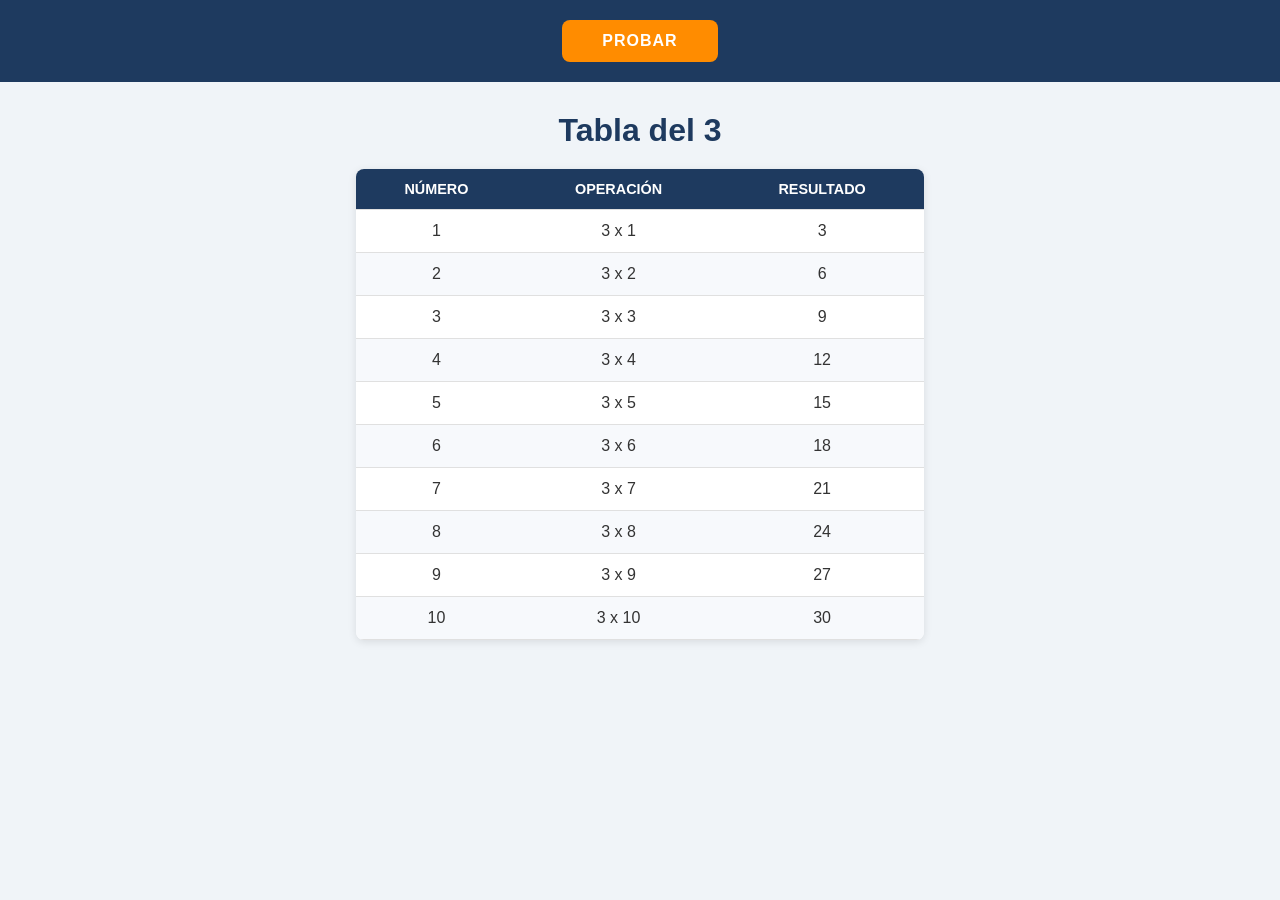
==== tablas/multiplicar.html @ fecde6e0 "Archivos base creados con IA" ====
<!DOCTYPE html>
<html lang="es">
<head>
    <meta charset="UTF-8">
    <meta name="viewport" content="width=device-width, initial-scale=1.0">
    <title>Tabla del 3</title>
    <link rel="stylesheet" href="multiplicar.css">
</head>
<body>
    <header class="encabezado">
        <button type="button" class="boton">PROBAR</button>
    </header>

    <main class="contenedor">
        <h1 class="titulo">Tabla del 3</h1>
        <table class="tabla">
            <thead>
                <tr>
                    <th>Número</th>
                    <th>Operación</th>
                    <th>Resultado</th>
                </tr>
            </thead>
            <tbody>
                <tr><td>1</td><td>3 x 1</td><td>3</td></tr>
                <tr><td>2</td><td>3 x 2</td><td>6</td></tr>
                <tr><td>3</td><td>3 x 3</td><td>9</td></tr>
                <tr><td>4</td><td>3 x 4</td><td>12</td></tr>
                <tr><td>5</td><td>3 x 5</td><td>15</td></tr>
                <tr><td>6</td><td>3 x 6</td><td>18</td></tr>
                <tr><td>7</td><td>3 x 7</td><td>21</td></tr>
                <tr><td>8</td><td>3 x 8</td><td>24</td></tr>
                <tr><td>9</td><td>3 x 9</td><td>27</td></tr>
                <tr><td>10</td><td>3 x 10</td><td>30</td></tr>
            </tbody>
        </table>
    </main>
</body>
</html>
---- tablas/multiplicar.css ----
* {
    margin: 0;
    padding: 0;
    box-sizing: border-box;
}

body {
    font-family: Arial, Helvetica, sans-serif;
    background-color: #f0f4f8;
    color: #333;
    min-height: 100vh;
}

/* Botón en la parte superior */
.encabezado {
    display: flex;
    justify-content: center;
    padding: 20px 16px;
    background-color: #1e3a5f;
}

.boton {
    padding: 12px 40px;
    font-size: 1rem;
    font-weight: bold;
    letter-spacing: 1px;
    color: #fff;
    background-color: #ff8c00;
    border: none;
    border-radius: 8px;
    cursor: pointer;
    transition: background-color 0.2s, transform 0.1s;
}

.boton:hover {
    background-color: #e07b00;
}

.boton:active {
    transform: scale(0.97);
}

/* Contenido */
.contenedor {
    width: 100%;
    max-width: 600px;
    margin: 30px auto;
    padding: 0 16px;
}

.titulo {
    text-align: center;
    margin-bottom: 20px;
    color: #1e3a5f;
    font-size: 2rem;
}

.tabla {
    width: 100%;
    border-collapse: collapse;
    background-color: #fff;
    border-radius: 8px;
    overflow: hidden;
    box-shadow: 0 2px 8px rgba(0, 0, 0, 0.1);
}

.tabla th,
.tabla td {
    padding: 12px;
    text-align: center;
    border-bottom: 1px solid #e0e0e0;
}

.tabla th {
    background-color: #1e3a5f;
    color: #fff;
    text-transform: uppercase;
    font-size: 0.9rem;
}

.tabla tbody tr:nth-child(even) {
    background-color: #f7f9fc;
}

.tabla tbody tr:hover {
    background-color: #ffe9cc;
}

/* Responsive: tablets */
@media (max-width: 768px) {
    .titulo {
        font-size: 1.6rem;
    }
}

/* Responsive: móviles */
@media (max-width: 480px) {
    .boton {
        width: 100%;
    }

    .titulo {
        font-size: 1.4rem;
    }

    .tabla th,
    .tabla td {
        padding: 8px 4px;
        font-size: 0.85rem;
    }
}
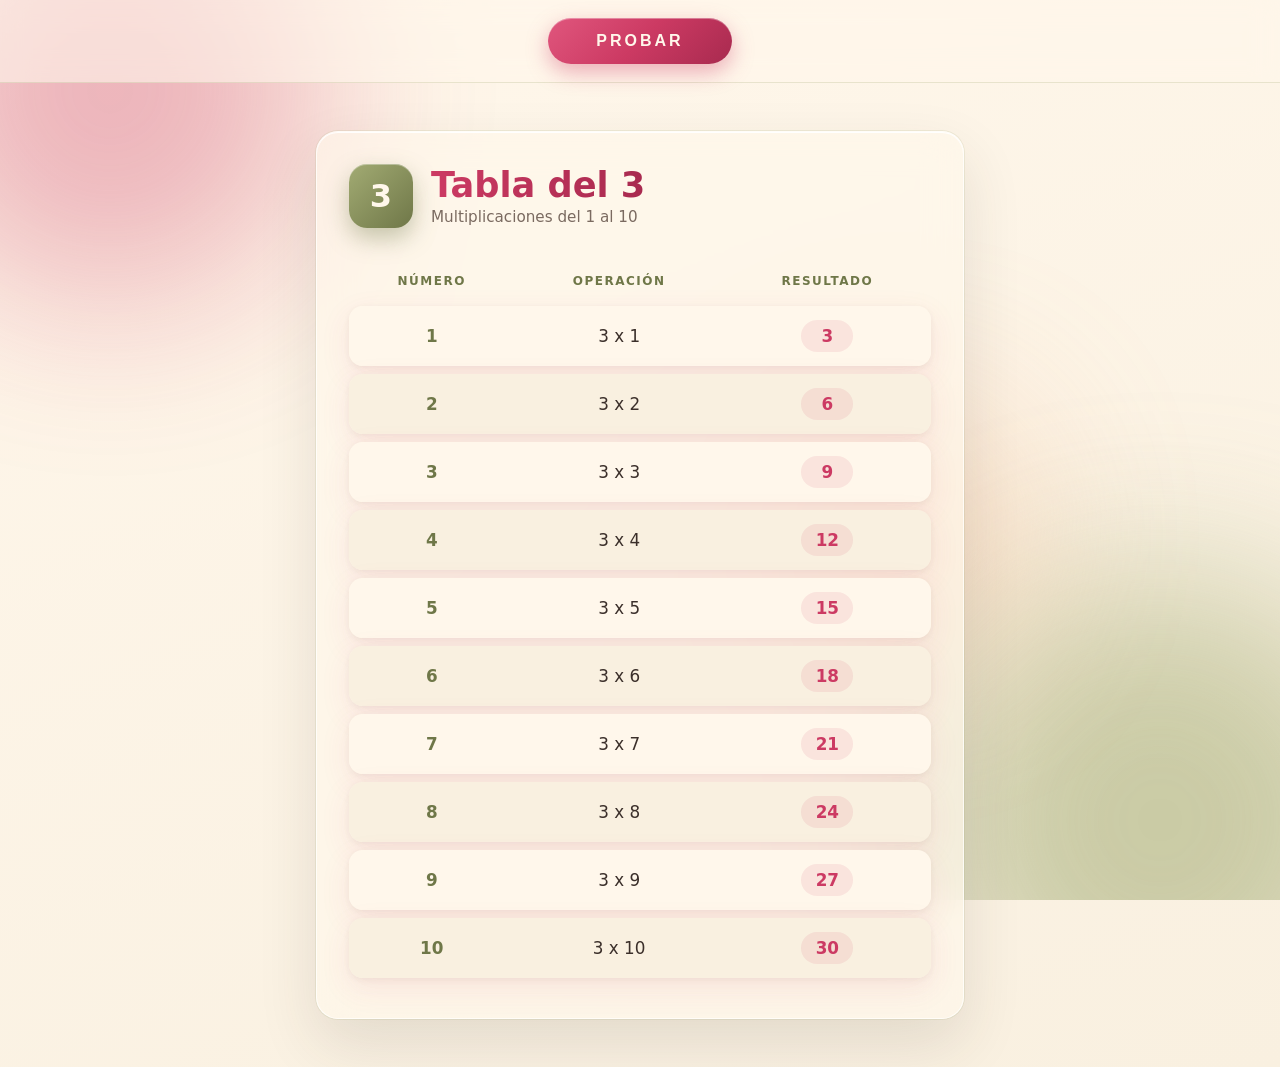
==== commit 30978e73: "Mejora visual aplicada con IA" ====
--- a/tablas/multiplicar.html
+++ b/tablas/multiplicar.html
@@ -7,33 +7,49 @@
     <link rel="stylesheet" href="multiplicar.css">
 </head>
 <body>
+    <!-- Manchas de luz decorativas del fondo -->
+    <div class="fondo" aria-hidden="true">
+        <span class="luz luz-1"></span>
+        <span class="luz luz-2"></span>
+        <span class="luz luz-3"></span>
+    </div>
+
     <header class="encabezado">
         <button type="button" class="boton">PROBAR</button>
     </header>
 
     <main class="contenedor">
-        <h1 class="titulo">Tabla del 3</h1>
-        <table class="tabla">
-            <thead>
-                <tr>
-                    <th>Número</th>
-                    <th>Operación</th>
-                    <th>Resultado</th>
-                </tr>
-            </thead>
-            <tbody>
-                <tr><td>1</td><td>3 x 1</td><td>3</td></tr>
-                <tr><td>2</td><td>3 x 2</td><td>6</td></tr>
-                <tr><td>3</td><td>3 x 3</td><td>9</td></tr>
-                <tr><td>4</td><td>3 x 4</td><td>12</td></tr>
-                <tr><td>5</td><td>3 x 5</td><td>15</td></tr>
-                <tr><td>6</td><td>3 x 6</td><td>18</td></tr>
-                <tr><td>7</td><td>3 x 7</td><td>21</td></tr>
-                <tr><td>8</td><td>3 x 8</td><td>24</td></tr>
-                <tr><td>9</td><td>3 x 9</td><td>27</td></tr>
-                <tr><td>10</td><td>3 x 10</td><td>30</td></tr>
-            </tbody>
-        </table>
+        <section class="tarjeta">
+            <div class="cabecera">
+                <span class="insignia">3</span>
+                <div>
+                    <h1 class="titulo">Tabla del 3</h1>
+                    <p class="subtitulo">Multiplicaciones del 1 al 10</p>
+                </div>
+            </div>
+
+            <table class="tabla">
+                <thead>
+                    <tr>
+                        <th>Número</th>
+                        <th>Operación</th>
+                        <th>Resultado</th>
+                    </tr>
+                </thead>
+                <tbody>
+                    <tr><td>1</td><td>3 x 1</td><td><span class="resultado">3</span></td></tr>
+                    <tr><td>2</td><td>3 x 2</td><td><span class="resultado">6</span></td></tr>
+                    <tr><td>3</td><td>3 x 3</td><td><span class="resultado">9</span></td></tr>
+                    <tr><td>4</td><td>3 x 4</td><td><span class="resultado">12</span></td></tr>
+                    <tr><td>5</td><td>3 x 5</td><td><span class="resultado">15</span></td></tr>
+                    <tr><td>6</td><td>3 x 6</td><td><span class="resultado">18</span></td></tr>
+                    <tr><td>7</td><td>3 x 7</td><td><span class="resultado">21</span></td></tr>
+                    <tr><td>8</td><td>3 x 8</td><td><span class="resultado">24</span></td></tr>
+                    <tr><td>9</td><td>3 x 9</td><td><span class="resultado">27</span></td></tr>
+                    <tr><td>10</td><td>3 x 10</td><td><span class="resultado">30</span></td></tr>
+                </tbody>
+            </table>
+        </section>
     </main>
 </body>
 </html>
--- a/tablas/multiplicar.css
+++ b/tablas/multiplicar.css
@@ -1,3 +1,21 @@
+/* ===== Paleta ===== */
+:root {
+    --crema: #FFF7EB;
+    --arena: #F9F0E0;
+    --oliva: #A2AB73;
+    --frambuesa: #CC3A63;
+
+    /* Tonos derivados de la paleta para contraste */
+    --oliva-oscuro: #6F7748;
+    --frambuesa-oscuro: #A82A4F;
+    --texto: #3B2F2A;
+    --texto-suave: #7A6A60;
+
+    --radio: 22px;
+    --sombra-suave: 0 10px 30px rgba(204, 58, 99, 0.10),
+                    0 2px 6px rgba(59, 47, 42, 0.06);
+}
+
 * {
     margin: 0;
     padding: 0;
@@ -5,107 +23,311 @@
 }
 
 body {
-    font-family: Arial, Helvetica, sans-serif;
-    background-color: #f0f4f8;
-    color: #333;
+    font-family: "Segoe UI", system-ui, -apple-system, Roboto, Helvetica, Arial, sans-serif;
+    color: var(--texto);
     min-height: 100vh;
-}
-
-/* Botón en la parte superior */
+    background: linear-gradient(160deg, var(--crema) 0%, var(--arena) 100%);
+    overflow-x: hidden;
+}
+
+/* ===== Fondo con luces difuminadas ===== */
+.fondo {
+    position: fixed;
+    inset: 0;
+    z-index: -1;
+    overflow: hidden;
+}
+
+.luz {
+    position: absolute;
+    border-radius: 50%;
+    filter: blur(90px);
+}
+
+.luz-1 {
+    width: 420px;
+    height: 420px;
+    top: -120px;
+    left: -100px;
+    background: var(--frambuesa);
+    opacity: 0.35;
+}
+
+.luz-2 {
+    width: 480px;
+    height: 480px;
+    bottom: -160px;
+    right: -120px;
+    background: var(--oliva);
+    opacity: 0.55;
+}
+
+.luz-3 {
+    width: 260px;
+    height: 260px;
+    top: 45%;
+    left: 60%;
+    background: #F2B38A;
+    opacity: 0.4;
+}
+
+/* ===== Encabezado y botón ===== */
 .encabezado {
+    position: sticky;
+    top: 0;
+    z-index: 10;
     display: flex;
     justify-content: center;
-    padding: 20px 16px;
-    background-color: #1e3a5f;
+    padding: 18px 16px;
+    background: rgba(255, 247, 235, 0.6);
+    backdrop-filter: blur(14px);
+    -webkit-backdrop-filter: blur(14px);
+    border-bottom: 1px solid rgba(162, 171, 115, 0.25);
 }
 
 .boton {
-    padding: 12px 40px;
+    padding: 14px 48px;
     font-size: 1rem;
-    font-weight: bold;
-    letter-spacing: 1px;
-    color: #fff;
-    background-color: #ff8c00;
+    font-weight: 700;
+    letter-spacing: 3px;
+    color: var(--crema);
+    background: linear-gradient(135deg, #E0567D 0%, var(--frambuesa) 50%, var(--frambuesa-oscuro) 100%);
     border: none;
-    border-radius: 8px;
+    border-radius: 999px;
     cursor: pointer;
-    transition: background-color 0.2s, transform 0.1s;
+    box-shadow: 0 8px 22px rgba(204, 58, 99, 0.40),
+                inset 0 1px 0 rgba(255, 255, 255, 0.35);
+    transition: transform 0.2s ease, box-shadow 0.2s ease, filter 0.2s ease;
 }
 
 .boton:hover {
-    background-color: #e07b00;
+    transform: translateY(-2px);
+    filter: brightness(1.05);
+    /* Resplandor alrededor del botón */
+    box-shadow: 0 12px 30px rgba(204, 58, 99, 0.50),
+                0 0 0 6px rgba(204, 58, 99, 0.15),
+                inset 0 1px 0 rgba(255, 255, 255, 0.35);
 }
 
 .boton:active {
-    transform: scale(0.97);
-}
-
-/* Contenido */
+    transform: translateY(0) scale(0.97);
+    box-shadow: 0 4px 12px rgba(204, 58, 99, 0.35);
+}
+
+.boton:focus-visible {
+    outline: 3px solid var(--oliva);
+    outline-offset: 4px;
+}
+
+/* ===== Contenedor y tarjeta (efecto vidrio) ===== */
 .contenedor {
     width: 100%;
-    max-width: 600px;
-    margin: 30px auto;
+    max-width: 680px;
+    margin: 48px auto;
     padding: 0 16px;
 }
 
+.tarjeta {
+    padding: 32px;
+    border-radius: var(--radio);
+    background: rgba(255, 247, 235, 0.65);
+    backdrop-filter: blur(18px);
+    -webkit-backdrop-filter: blur(18px);
+    border: 1px solid rgba(255, 255, 255, 0.7);
+    box-shadow: 0 25px 60px rgba(59, 47, 42, 0.12),
+                0 0 0 1px rgba(162, 171, 115, 0.15),
+                inset 0 1px 0 rgba(255, 255, 255, 0.9);
+}
+
+.cabecera {
+    display: flex;
+    align-items: center;
+    gap: 18px;
+    margin-bottom: 28px;
+}
+
+.insignia {
+    flex-shrink: 0;
+    display: grid;
+    place-items: center;
+    width: 64px;
+    height: 64px;
+    border-radius: 18px;
+    font-size: 2rem;
+    font-weight: 800;
+    color: var(--crema);
+    background: linear-gradient(135deg, var(--oliva) 0%, var(--oliva-oscuro) 100%);
+    box-shadow: 0 10px 24px rgba(111, 119, 72, 0.40),
+                inset 0 1px 0 rgba(255, 255, 255, 0.35);
+}
+
 .titulo {
-    text-align: center;
-    margin-bottom: 20px;
-    color: #1e3a5f;
-    font-size: 2rem;
-}
-
+    font-size: 2.2rem;
+    font-weight: 800;
+    line-height: 1.1;
+    color: var(--frambuesa);
+    background: linear-gradient(90deg, var(--frambuesa) 0%, var(--frambuesa-oscuro) 100%);
+    -webkit-background-clip: text;
+    background-clip: text;
+    -webkit-text-fill-color: transparent;
+}
+
+.subtitulo {
+    margin-top: 4px;
+    color: var(--texto-suave);
+    font-size: 0.95rem;
+}
+
+/* ===== Tabla ===== */
 .tabla {
     width: 100%;
-    border-collapse: collapse;
-    background-color: #fff;
-    border-radius: 8px;
-    overflow: hidden;
-    box-shadow: 0 2px 8px rgba(0, 0, 0, 0.1);
-}
-
-.tabla th,
+    border-collapse: separate;
+    border-spacing: 0 8px;
+}
+
+.tabla th {
+    padding: 10px 12px;
+    font-size: 0.75rem;
+    font-weight: 700;
+    letter-spacing: 1.5px;
+    text-transform: uppercase;
+    color: var(--oliva-oscuro);
+    text-align: center;
+}
+
 .tabla td {
-    padding: 12px;
+    padding: 14px 12px;
     text-align: center;
-    border-bottom: 1px solid #e0e0e0;
-}
-
-.tabla th {
-    background-color: #1e3a5f;
-    color: #fff;
-    text-transform: uppercase;
-    font-size: 0.9rem;
-}
-
-.tabla tbody tr:nth-child(even) {
-    background-color: #f7f9fc;
+    font-size: 1.05rem;
+    background: var(--crema);
+    transition: background 0.2s ease;
+}
+
+.tabla td:first-child {
+    border-radius: 14px 0 0 14px;
+    font-weight: 700;
+    color: var(--oliva-oscuro);
+}
+
+.tabla td:last-child {
+    border-radius: 0 14px 14px 0;
+}
+
+.tabla tbody tr {
+    box-shadow: var(--sombra-suave);
+    border-radius: 14px;
+    transition: transform 0.2s ease, box-shadow 0.2s ease;
+}
+
+.tabla tbody tr:nth-child(even) td {
+    background: var(--arena);
 }
 
 .tabla tbody tr:hover {
-    background-color: #ffe9cc;
-}
-
-/* Responsive: tablets */
+    transform: translateY(-2px) scale(1.01);
+    box-shadow: 0 14px 30px rgba(204, 58, 99, 0.18);
+}
+
+.tabla tbody tr:hover td {
+    background: #FFFFFF;
+}
+
+.resultado {
+    display: inline-block;
+    min-width: 52px;
+    padding: 6px 14px;
+    border-radius: 999px;
+    font-weight: 800;
+    color: var(--frambuesa);
+    background: rgba(204, 58, 99, 0.10);
+    transition: background 0.2s ease, color 0.2s ease, box-shadow 0.2s ease;
+}
+
+.tabla tbody tr:hover .resultado {
+    color: var(--crema);
+    background: var(--frambuesa);
+    box-shadow: 0 0 18px rgba(204, 58, 99, 0.55);
+}
+
+/* ===== Responsive: tablets ===== */
 @media (max-width: 768px) {
+    .contenedor {
+        margin: 32px auto;
+    }
+
+    .tarjeta {
+        padding: 24px;
+    }
+
+    .titulo {
+        font-size: 1.9rem;
+    }
+}
+
+/* ===== Responsive: celulares ===== */
+@media (max-width: 480px) {
+    .encabezado {
+        padding: 14px 16px;
+    }
+
+    .boton {
+        width: 100%;
+        padding: 14px 0;
+    }
+
+    .contenedor {
+        margin: 20px auto;
+    }
+
+    .tarjeta {
+        padding: 18px 14px;
+        border-radius: 18px;
+    }
+
+    .cabecera {
+        gap: 14px;
+        margin-bottom: 18px;
+    }
+
+    .insignia {
+        width: 52px;
+        height: 52px;
+        font-size: 1.6rem;
+        border-radius: 14px;
+    }
+
     .titulo {
         font-size: 1.6rem;
     }
-}
-
-/* Responsive: móviles */
-@media (max-width: 480px) {
-    .boton {
-        width: 100%;
-    }
-
-    .titulo {
-        font-size: 1.4rem;
-    }
-
-    .tabla th,
+
+    .subtitulo {
+        font-size: 0.85rem;
+    }
+
+    .tabla th {
+        padding: 6px 4px;
+        font-size: 0.65rem;
+        letter-spacing: 1px;
+    }
+
     .tabla td {
-        padding: 8px 4px;
-        font-size: 0.85rem;
-    }
-}
+        padding: 10px 6px;
+        font-size: 0.95rem;
+    }
+
+    .resultado {
+        min-width: 42px;
+        padding: 4px 10px;
+    }
+
+    .luz {
+        filter: blur(70px);
+    }
+}
+
+/* Menos animación para quien lo prefiera */
+@media (prefers-reduced-motion: reduce) {
+    * {
+        transition: none !important;
+    }
+}
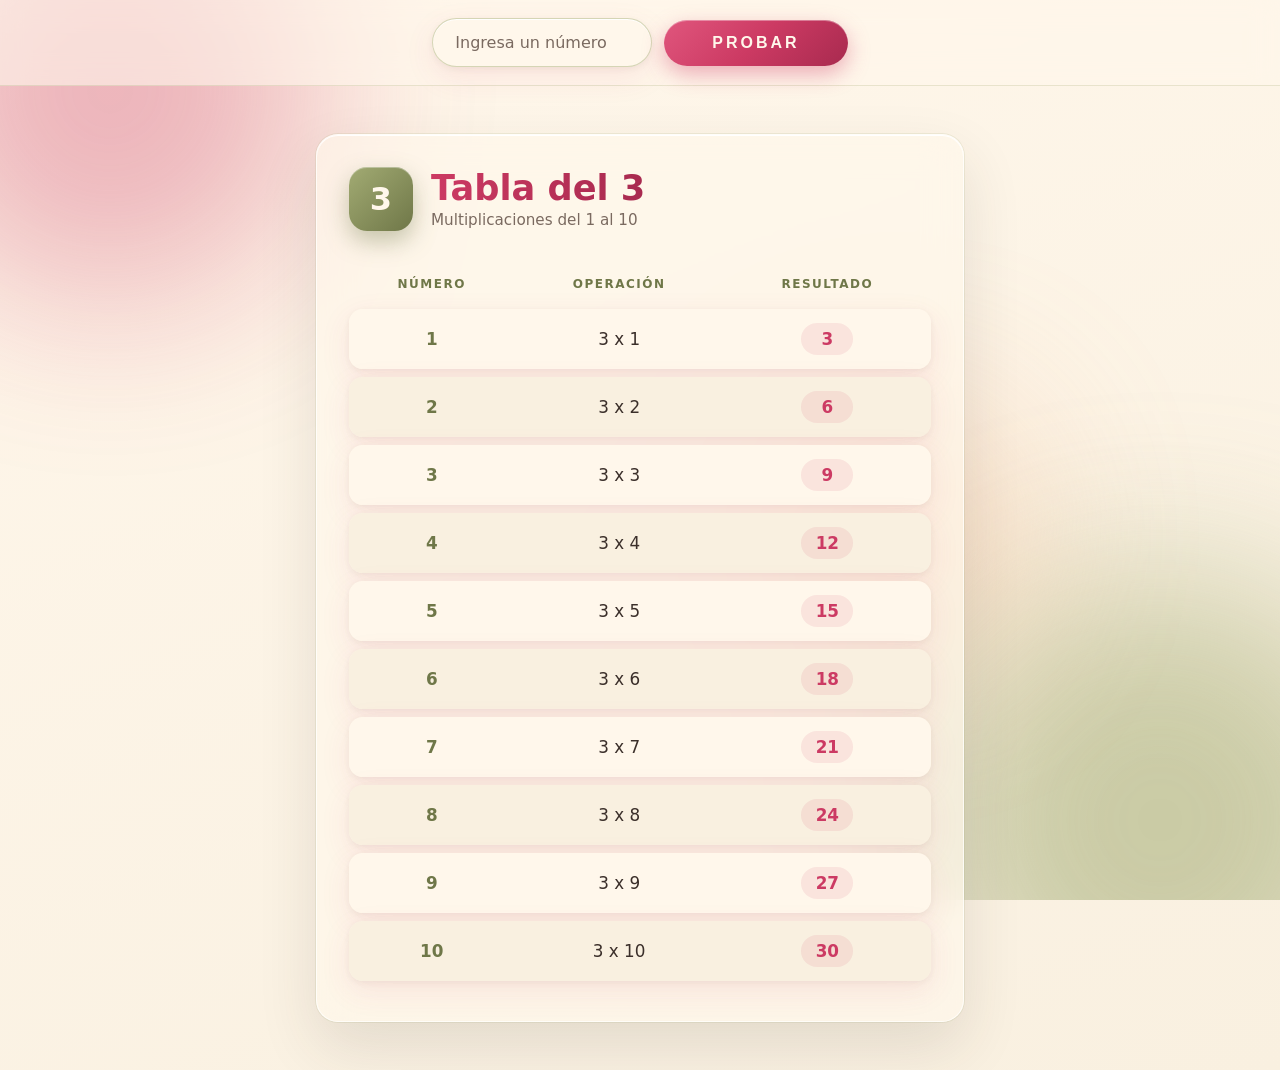
==== commit b4b9f228: "Caja de texto para saber que tabla multiplicar" ====
--- a/tablas/multiplicar.html
+++ b/tablas/multiplicar.html
@@ -5,6 +5,7 @@
     <meta name="viewport" content="width=device-width, initial-scale=1.0">
     <title>Tabla del 3</title>
     <link rel="stylesheet" href="multiplicar.css">
+    <script src="multiplicar.js"></script>
 </head>
 <body>
     <!-- Manchas de luz decorativas del fondo -->
@@ -15,20 +16,21 @@
     </div>
 
     <header class="encabezado">
-        <button type="button" class="boton">PROBAR</button>
+        <input type="text" id="txtNumero" class="caja-texto" placeholder="Ingresa un número" aria-label="Número de la tabla">
+        <button type="button" class="boton" onclick="generarTablas()">PROBAR</button>
     </header>
 
     <main class="contenedor">
         <section class="tarjeta">
             <div class="cabecera">
-                <span class="insignia">3</span>
-                <div>
-                    <h1 class="titulo">Tabla del 3</h1>
+                <span class="insignia" id="insignia">3</span>
+                <div> 
+                    <h1 class="titulo" id="titulo">Tabla del 3</h1>
                     <p class="subtitulo">Multiplicaciones del 1 al 10</p>
                 </div>
             </div>
 
-            <table class="tabla">
+            <table class="tabla" id="tabla">
                 <thead>
                     <tr>
                         <th>Número</th>
@@ -36,17 +38,27 @@
                         <th>Resultado</th>
                     </tr>
                 </thead>
-                <tbody>
-                    <tr><td>1</td><td>3 x 1</td><td><span class="resultado">3</span></td></tr>
-                    <tr><td>2</td><td>3 x 2</td><td><span class="resultado">6</span></td></tr>
-                    <tr><td>3</td><td>3 x 3</td><td><span class="resultado">9</span></td></tr>
-                    <tr><td>4</td><td>3 x 4</td><td><span class="resultado">12</span></td></tr>
-                    <tr><td>5</td><td>3 x 5</td><td><span class="resultado">15</span></td></tr>
-                    <tr><td>6</td><td>3 x 6</td><td><span class="resultado">18</span></td></tr>
-                    <tr><td>7</td><td>3 x 7</td><td><span class="resultado">21</span></td></tr>
-                    <tr><td>8</td><td>3 x 8</td><td><span class="resultado">24</span></td></tr>
-                    <tr><td>9</td><td>3 x 9</td><td><span class="resultado">27</span></td></tr>
-                    <tr><td>10</td><td>3 x 10</td><td><span class="resultado">30</span></td></tr>
+                <tbody id="contenido">
+                    <tr><td>1</td><td>3 x 1</td><td>
+                        <span class="resultado">3</span></td></tr>
+                    <tr><td>2</td><td>3 x 2</td><td>
+                        <span class="resultado">6</span></td></tr>
+                    <tr><td>3</td><td>3 x 3</td><td>
+                        <span class="resultado">9</span></td></tr>
+                    <tr><td>4</td><td>3 x 4</td><td>
+                        <span class="resultado">12</span></td></tr>
+                    <tr><td>5</td><td>3 x 5</td><td>
+                        <span class="resultado">15</span></td></tr>
+                    <tr><td>6</td><td>3 x 6</td><td>
+                        <span class="resultado">18</span></td></tr>
+                    <tr><td>7</td><td>3 x 7</td><td>
+                        <span class="resultado">21</span></td></tr>
+                    <tr><td>8</td><td>3 x 8</td><td>
+                        <span class="resultado">24</span></td></tr>
+                    <tr><td>9</td><td>3 x 9</td><td>
+                        <span class="resultado">27</span></td></tr>
+                    <tr><td>10</td><td>3 x 10</td><td>
+                        <span class="resultado">30</span></td></tr>
                 </tbody>
             </table>
         </section>
--- a/tablas/multiplicar.css
+++ b/tablas/multiplicar.css
@@ -78,11 +78,47 @@
     z-index: 10;
     display: flex;
     justify-content: center;
+    align-items: center;
+    gap: 12px;
     padding: 18px 16px;
     background: rgba(255, 247, 235, 0.6);
     backdrop-filter: blur(14px);
     -webkit-backdrop-filter: blur(14px);
     border-bottom: 1px solid rgba(162, 171, 115, 0.25);
+}
+
+/* ===== Caja de texto ===== */
+.caja-texto {
+    width: 220px;
+    padding: 14px 22px;
+    font-family: inherit;
+    font-size: 1rem;
+    font-weight: 600;
+    color: var(--texto);
+    background: rgba(255, 247, 235, 0.85);
+    border: 1px solid rgba(162, 171, 115, 0.45);
+    border-radius: 999px;
+    box-shadow: var(--sombra-suave),
+                inset 0 1px 0 rgba(255, 255, 255, 0.9);
+    transition: border-color 0.2s ease, box-shadow 0.2s ease, background 0.2s ease;
+}
+
+.caja-texto::placeholder {
+    color: var(--texto-suave);
+    font-weight: 400;
+}
+
+.caja-texto:hover {
+    border-color: var(--oliva);
+}
+
+.caja-texto:focus {
+    outline: none;
+    background: #FFFFFF;
+    border-color: var(--frambuesa);
+    /* Resplandor igual al del botón */
+    box-shadow: 0 0 0 6px rgba(204, 58, 99, 0.15),
+                0 8px 22px rgba(204, 58, 99, 0.18);
 }
 
 .boton {
@@ -267,7 +303,13 @@
 /* ===== Responsive: celulares ===== */
 @media (max-width: 480px) {
     .encabezado {
+        flex-direction: column;
+        gap: 10px;
         padding: 14px 16px;
+    }
+
+    .caja-texto {
+        width: 100%;
     }
 
     .boton {
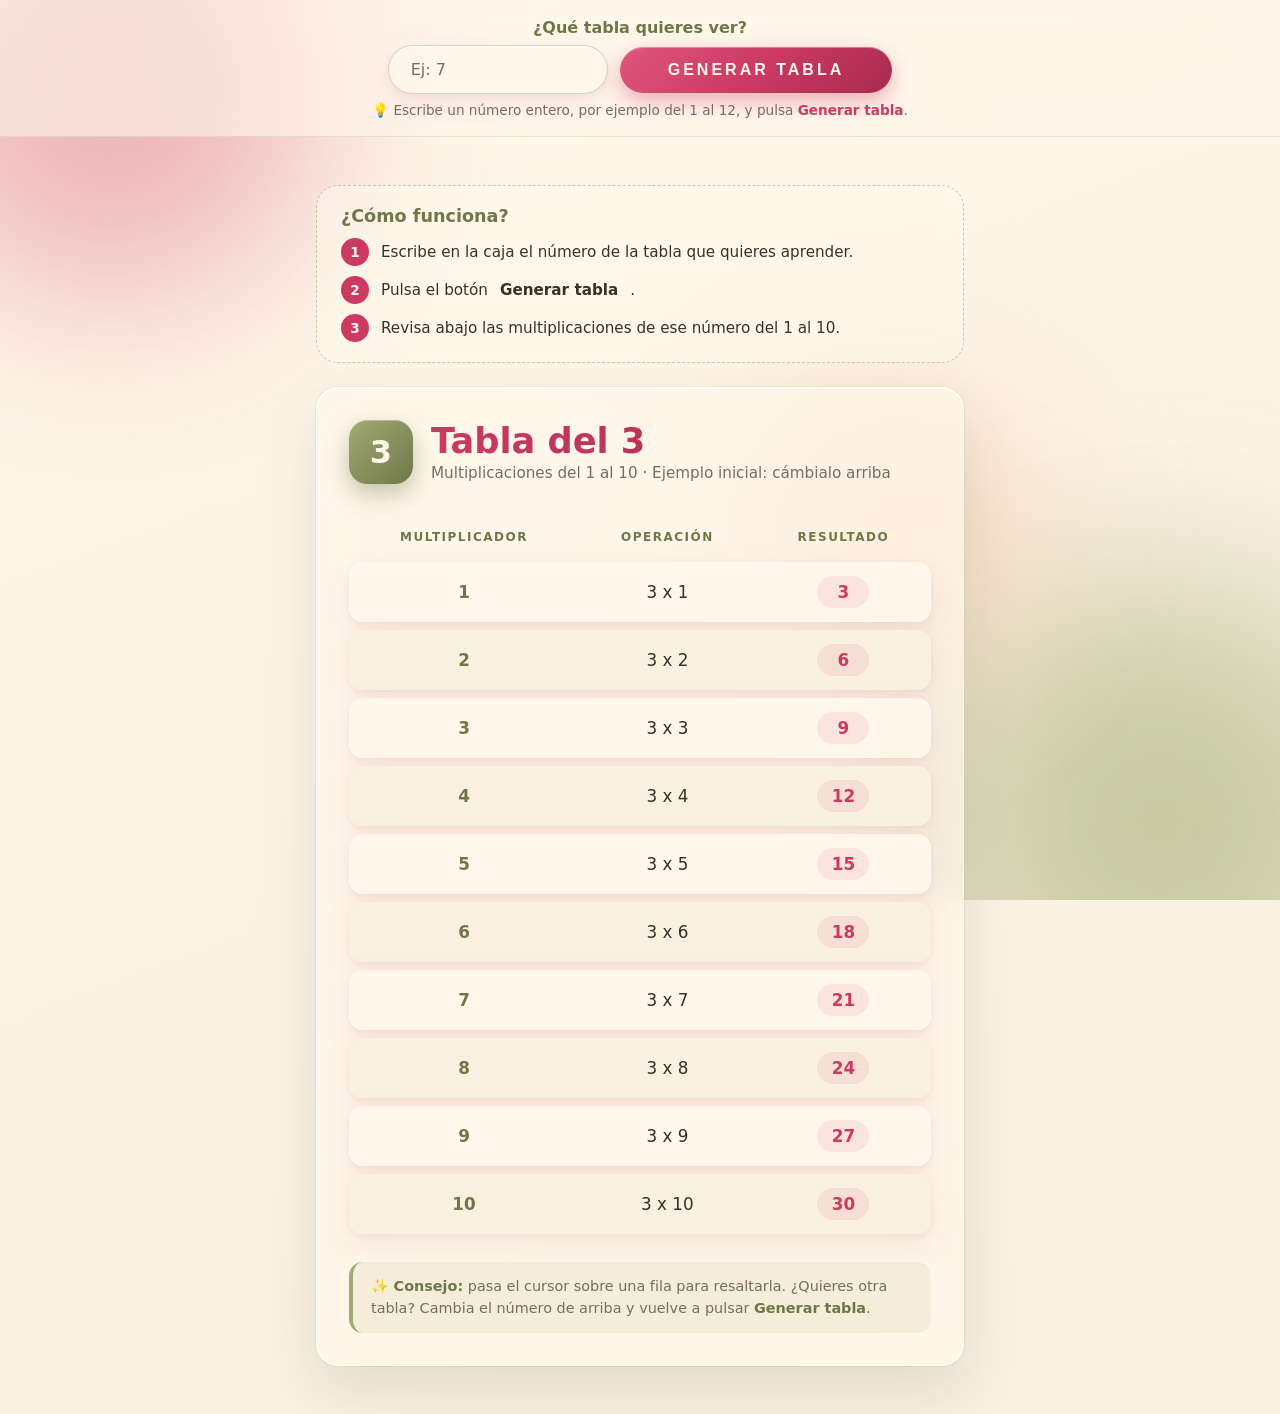
==== commit 02d055b1: "Mejora de experiencia de usuario" ====
--- a/tablas/multiplicar.html
+++ b/tablas/multiplicar.html
@@ -3,7 +3,7 @@
 <head>
     <meta charset="UTF-8">
     <meta name="viewport" content="width=device-width, initial-scale=1.0">
-    <title>Tabla del 3</title>
+    <title>Tablas de multiplicar</title>
     <link rel="stylesheet" href="multiplicar.css">
     <script src="multiplicar.js"></script>
 </head>
@@ -16,26 +16,41 @@
     </div>
 
     <header class="encabezado">
-        <input type="text" id="txtNumero" class="caja-texto" placeholder="Ingresa un número" aria-label="Número de la tabla">
-        <button type="button" class="boton" onclick="generarTablas()">PROBAR</button>
+        <div class="panel-entrada">
+            <label for="txtNumero" class="etiqueta">¿Qué tabla quieres ver?</label>
+            <div class="fila-entrada">
+                <input type="number" id="txtNumero" class="caja-texto" placeholder="Ej: 7" aria-describedby="ayudaNumero">
+                <button type="button" class="boton" onclick="generarTablas()" title="Muestra la tabla del número que escribiste">GENERAR TABLA</button>
+            </div>
+            <p class="ayuda" id="ayudaNumero">💡 Escribe un número entero, por ejemplo del 1 al 12, y pulsa <strong>Generar tabla</strong>.</p>
+        </div>
     </header>
 
     <main class="contenedor">
+        <section class="instrucciones" aria-labelledby="tituloInstrucciones">
+            <h2 class="instrucciones-titulo" id="tituloInstrucciones">¿Cómo funciona?</h2>
+            <ol class="pasos">
+                <li><span class="paso-num">1</span> Escribe en la caja el número de la tabla que quieres aprender.</li>
+                <li><span class="paso-num">2</span> Pulsa el botón <strong>Generar tabla</strong>.</li>
+                <li><span class="paso-num">3</span> Revisa abajo las multiplicaciones de ese número del 1 al 10.</li>
+            </ol>
+        </section>
+
         <section class="tarjeta">
             <div class="cabecera">
                 <span class="insignia" id="insignia">3</span>
                 <div> 
                     <h1 class="titulo" id="titulo">Tabla del 3</h1>
-                    <p class="subtitulo">Multiplicaciones del 1 al 10</p>
+                    <p class="subtitulo">Multiplicaciones del 1 al 10 · Ejemplo inicial: cámbialo arriba</p>
                 </div>
             </div>
 
             <table class="tabla" id="tabla">
                 <thead>
                     <tr>
-                        <th>Número</th>
-                        <th>Operación</th>
-                        <th>Resultado</th>
+                        <th title="Número por el que se multiplica">Multiplicador</th>
+                        <th title="La multiplicación que se realiza">Operación</th>
+                        <th title="El resultado de la multiplicación">Resultado</th>
                     </tr>
                 </thead>
                 <tbody id="contenido">
@@ -61,6 +76,11 @@
                         <span class="resultado">30</span></td></tr>
                 </tbody>
             </table>
+
+            <p class="nota">
+                ✨ <strong>Consejo:</strong> pasa el cursor sobre una fila para resaltarla.
+                ¿Quieres otra tabla? Cambia el número de arriba y vuelve a pulsar <strong>Generar tabla</strong>.
+            </p>
         </section>
     </main>
 </body>
--- a/tablas/multiplicar.css
+++ b/tablas/multiplicar.css
@@ -85,6 +85,39 @@
     backdrop-filter: blur(14px);
     -webkit-backdrop-filter: blur(14px);
     border-bottom: 1px solid rgba(162, 171, 115, 0.25);
+}
+
+/* ===== Panel de entrada: etiqueta, caja, botón y ayuda ===== */
+.panel-entrada {
+    display: flex;
+    flex-direction: column;
+    align-items: center;
+    gap: 8px;
+    width: 100%;
+    max-width: 680px;
+}
+
+.etiqueta {
+    font-size: 1rem;
+    font-weight: 700;
+    color: var(--oliva-oscuro);
+}
+
+.fila-entrada {
+    display: flex;
+    justify-content: center;
+    align-items: center;
+    gap: 12px;
+}
+
+.ayuda {
+    font-size: 0.85rem;
+    color: var(--texto-suave);
+    text-align: center;
+}
+
+.ayuda strong {
+    color: var(--frambuesa);
 }
 
 /* ===== Caja de texto ===== */
@@ -175,6 +208,67 @@
                 inset 0 1px 0 rgba(255, 255, 255, 0.9);
 }
 
+/* ===== Instrucciones ===== */
+.instrucciones {
+    margin-bottom: 24px;
+    padding: 20px 24px;
+    border-radius: var(--radio);
+    background: rgba(255, 247, 235, 0.55);
+    border: 1px dashed rgba(162, 171, 115, 0.6);
+    backdrop-filter: blur(12px);
+    -webkit-backdrop-filter: blur(12px);
+}
+
+.instrucciones-titulo {
+    margin-bottom: 12px;
+    font-size: 1.1rem;
+    font-weight: 800;
+    color: var(--oliva-oscuro);
+}
+
+.pasos {
+    list-style: none;
+    display: flex;
+    flex-direction: column;
+    gap: 10px;
+}
+
+.pasos li {
+    display: flex;
+    align-items: center;
+    gap: 12px;
+    font-size: 0.95rem;
+}
+
+.paso-num {
+    flex-shrink: 0;
+    display: grid;
+    place-items: center;
+    width: 28px;
+    height: 28px;
+    border-radius: 50%;
+    font-size: 0.85rem;
+    font-weight: 800;
+    color: var(--crema);
+    background: var(--frambuesa);
+}
+
+/* ===== Nota de ayuda bajo la tabla ===== */
+.nota {
+    margin-top: 20px;
+    padding: 14px 18px;
+    border-radius: 14px;
+    font-size: 0.9rem;
+    line-height: 1.5;
+    color: var(--texto-suave);
+    background: rgba(162, 171, 115, 0.12);
+    border-left: 4px solid var(--oliva);
+}
+
+.nota strong {
+    color: var(--oliva-oscuro);
+}
+
 .cabecera {
     display: flex;
     align-items: center;
@@ -303,9 +397,17 @@
 /* ===== Responsive: celulares ===== */
 @media (max-width: 480px) {
     .encabezado {
+        padding: 14px 16px;
+    }
+
+    .fila-entrada {
         flex-direction: column;
         gap: 10px;
-        padding: 14px 16px;
+        width: 100%;
+    }
+
+    .instrucciones {
+        padding: 16px;
     }
 
     .caja-texto {
